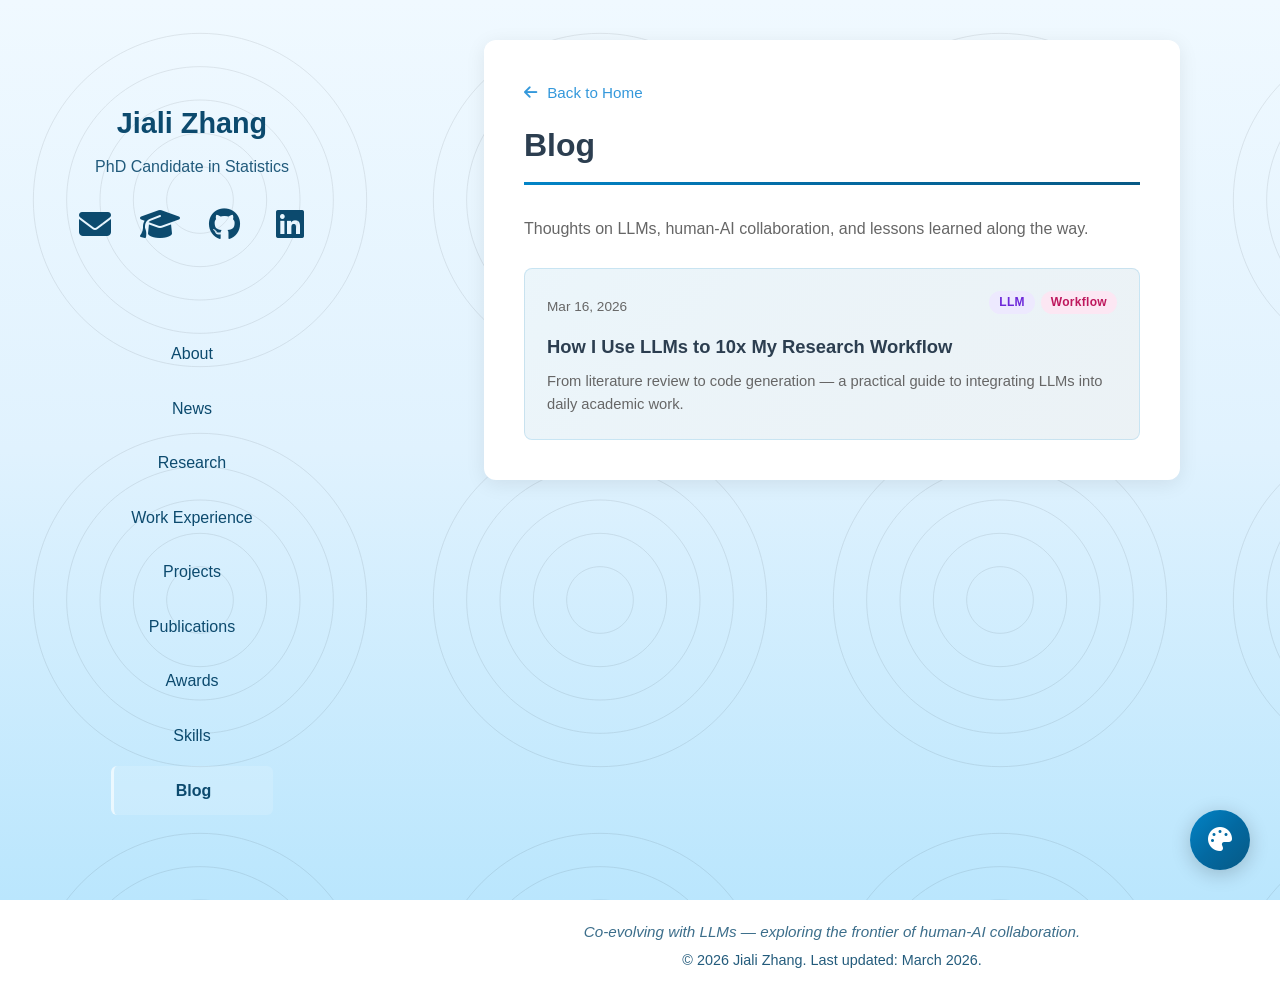
==== blog.html @ 0bbb73ee "feat: add blog section, simplify themes, and polish UI - Add blog page with LLM workflow post - Upda" ====
<!DOCTYPE html>
<html lang="en">
<head>
    <meta charset="UTF-8">
    <meta name="viewport" content="width=device-width, initial-scale=1.0">
    <meta name="description" content="Jiali Zhang's Blog - Thoughts on LLMs, AI collaboration, and data science.">
    <title>Blog - Jiali Zhang</title>
    <link rel="stylesheet" href="style.css">
    <link rel="stylesheet" href="https://cdnjs.cloudflare.com/ajax/libs/font-awesome/6.5.1/css/all.min.css">
</head>
<body>
    <div class="page-layout">
        <!-- Left Sidebar (30%) -->
        <aside class="sidebar">
            <div class="sidebar-content">
                <div class="profile-section">
                    <div class="profile-image">
                        <img src="profile.jpg" alt="Jiali Zhang" onerror="this.style.display='none'">
                    </div>
                    <h1>Jiali Zhang</h1>
                    <p class="subtitle">PhD Candidate in Statistics</p>

                    <div class="contact-links">
                        <a href="mailto:jztk7@mst.edu" class="contact-item" title="Email: jztk7@mst.edu">
                            <i class="fas fa-envelope"></i>
                        </a>
                        <a href="https://scholar.google.com/citations?user=5T9X91sAAAAJ&hl=zh-CN&oi=sra" class="contact-item" target="_blank" title="Google Scholar">
                            <i class="fas fa-graduation-cap"></i>
                        </a>
                        <a href="https://github.com/JialiZhang1016" class="contact-item" target="_blank" title="GitHub">
                            <i class="fab fa-github"></i>
                        </a>
                        <a href="https://www.linkedin.com/in/jiali-zhang-151379292/" class="contact-item" target="_blank" title="LinkedIn">
                            <i class="fab fa-linkedin"></i>
                        </a>
                    </div>
                </div>

                <nav class="sidebar-nav">
                    <ul>
                        <li><a href="index.html#about">About</a></li>
                        <li><a href="index.html#news">News</a></li>
                        <li><a href="index.html#research">Research</a></li>
                        <li><a href="index.html#experience">Work Experience</a></li>
                        <li><a href="index.html#projects">Projects</a></li>
                        <li><a href="index.html#publications">Publications</a></li>
                        <li><a href="index.html#awards">Awards</a></li>
                        <li><a href="index.html#skills">Skills</a></li>
                        <li><a href="blog.html" class="active">Blog</a></li>
                    </ul>
                </nav>
            </div>
        </aside>

        <!-- Right Main Content (70%) -->
        <main class="main-content">
            <section class="section">
                <div class="projects-page-header">
                    <a href="index.html" class="back-link"><i class="fas fa-arrow-left"></i> Back to Home</a>
                    <h2>Blog</h2>
                    <p class="blog-intro">Thoughts on LLMs, human-AI collaboration, and lessons learned along the way.</p>
                </div>

                <div class="blog-list">
                    <a href="blog/my-llm-workflow.html" class="blog-card">
                        <div class="blog-card-header">
                            <span class="blog-date">Mar 16, 2026</span>
                            <div class="project-tags">
                                <span class="tag tag-llm">LLM</span>
                                <span class="tag tag-rec">Workflow</span>
                            </div>
                        </div>
                        <h3>How I Use LLMs to 10x My Research Workflow</h3>
                        <p>From literature review to code generation — a practical guide to integrating LLMs into daily academic work.</p>
                    </a>

                    <!-- TEMPLATE: Copy the block below to add a new post
                    <a href="blog/your-post-slug.html" class="blog-card">
                        <div class="blog-card-header">
                            <span class="blog-date">Mon DD, YYYY</span>
                            <div class="project-tags">
                                <span class="tag tag-llm">Tag1</span>
                                <span class="tag tag-nlp">Tag2</span>
                            </div>
                        </div>
                        <h3>Your Post Title</h3>
                        <p>A short summary of the post (1-2 sentences).</p>
                    </a>
                    -->
                </div>
            </section>
        </main>
    </div>

    <footer>
        <p class="footer-tagline">Co-evolving with LLMs — exploring the frontier of human-AI collaboration.</p>
        <p>&copy; 2026 Jiali Zhang. Last updated: March 2026.</p>
    </footer>

    <button id="theme-toggle" class="theme-toggle-btn" title="Change Theme">
        <i class="fas fa-palette"></i>
    </button>

    <div id="theme-modal" class="theme-modal">
        <div class="theme-modal-content">
            <div class="theme-modal-header">
                <h3>Choose Your Theme</h3>
                <button class="theme-modal-close">&times;</button>
            </div>
            <div class="theme-options">
                <div class="theme-category">
                    <h4>Color Theme</h4>
                    <div class="theme-grid">
                        <button class="theme-option" data-theme="pearl-blue">
                            <div class="theme-preview" style="background: linear-gradient(135deg, #f0f9ff 0%, #e0f2fe 50%, #bae6fd 100%);"></div>
                            <span>Pearl Blue</span>
                        </button>
                        <button class="theme-option" data-theme="mst-green">
                            <div class="theme-preview" style="background: linear-gradient(135deg, #E6F0EC 0%, #D4E5DD 50%, #C2DACE 100%);"></div>
                            <span>MST Green</span>
                        </button>
                        <button class="theme-option" data-theme="light-academic">
                            <div class="theme-preview" style="background: linear-gradient(135deg, #E8F0FE 0%, #D0E2FF 50%, #B8D4FE 100%);"></div>
                            <span>Light Academic</span>
                        </button>
                    </div>
                </div>
                <div class="theme-category">
                    <h4>Background Pattern</h4>
                    <div class="theme-grid">
                        <button class="pattern-option" data-pattern="none">
                            <div class="theme-preview" style="background: #f5f5f5;"></div>
                            <span>None</span>
                        </button>
                        <button class="pattern-option" data-pattern="topographic">
                            <div class="theme-preview pattern-demo-topo"></div>
                            <span>Topographic</span>
                        </button>
                        <button class="pattern-option" data-pattern="dots">
                            <div class="theme-preview pattern-demo-dots"></div>
                            <span>Dot Grid</span>
                        </button>
                        <button class="pattern-option" data-pattern="waves">
                            <div class="theme-preview pattern-demo-waves"></div>
                            <span>Waves</span>
                        </button>
                        <button class="pattern-option" data-pattern="hexagons">
                            <div class="theme-preview pattern-demo-hex"></div>
                            <span>Hexagons</span>
                        </button>
                        <button class="pattern-option" data-pattern="grid">
                            <div class="theme-preview pattern-demo-grid"></div>
                            <span>Grid</span>
                        </button>
                    </div>
                </div>
            </div>
        </div>
    </div>

    <script src="theme-switcher.js"></script>
</body>
</html>
---- style.css ----
/* ============================================
   THEME CONFIGURATION - SWITCH THEMES HERE
   ============================================ */

/*
   Instructions:
   1. Choose ONE theme below by uncommenting it (remove the comment markers)
   2. Make sure all other themes are commented out
   3. Each theme includes:
      - gradient-start, gradient-middle, gradient-end (background colors)
      - sidebar-text-color (text color for sidebar)
      - accent-colors (used in decorative elements)
*/

/* ========== DEFAULT THEME: Pearl Blue ========== */
:root {
    --gradient-start: #f0f9ff;
    --gradient-middle: #e0f2fe;
    --gradient-end: #bae6fd;

    --sidebar-text-color: #0c4a6e;

    --accent-1: #0284c7;
    --accent-2: #0369a1;
    --accent-3: #075985;

    --accent-1-rgb: 2, 132, 199;
    --accent-2-rgb: 3, 105, 161;
    --accent-3-rgb: 7, 89, 133;
}

/* ============================================
   BASE STYLES (DO NOT MODIFY)
   ============================================ */

/* Reset and Base Styles */
* {
    margin: 0;
    padding: 0;
    box-sizing: border-box;
}

:root {
    --primary-color: #2c3e50;
    --secondary-color: #3498db;
    --text-color: #333;
    --text-light: #666;
    --bg-color: #ffffff;
    --bg-light: #f8f9fa;
    --border-color: #e0e0e0;
    --shadow: 0 2px 8px rgba(0, 0, 0, 0.1);
    --sidebar-width: 30%;
    --main-width: 70%;
}

html {
    scroll-behavior: smooth;
}

body {
    font-family: -apple-system, BlinkMacSystemFont, 'Segoe UI', 'Roboto', 'Helvetica Neue', Arial, sans-serif;
    line-height: 1.6;
    color: var(--text-color);
    background: linear-gradient(180deg, var(--gradient-start) 0%, var(--gradient-middle) 50%, var(--gradient-end) 100%);
    background-attachment: fixed;
    position: relative;
}

/* Subtle background pattern overlay */
body::before {
    content: '';
    position: fixed;
    top: 0;
    left: 0;
    width: 100%;
    height: 100%;
    pointer-events: none;
    z-index: 0;
    opacity: var(--pattern-opacity, 0.12);
    background-image: var(--pattern-image, none);
    background-size: var(--pattern-size, 400px 400px);
}

body > * {
    position: relative;
    z-index: 1;
}

/* Global scrollbar styling */
::-webkit-scrollbar {
    width: 12px;
}

::-webkit-scrollbar-track {
    background: rgba(0, 0, 0, 0.05);
    border-radius: 10px;
}

::-webkit-scrollbar-thumb {
    background: linear-gradient(180deg, var(--accent-1), var(--accent-2));
    border-radius: 10px;
}

::-webkit-scrollbar-thumb:hover {
    background: linear-gradient(180deg, var(--accent-2), var(--accent-3));
}

/* Page Layout */
.page-layout {
    display: flex;
    min-height: 100vh;
}

/* Left Sidebar (30%) */
.sidebar {
    width: var(--sidebar-width);
    background: transparent;
    color: var(--sidebar-text-color);
    position: fixed;
    height: 100vh;
    overflow: hidden;
    left: 0;
    top: 0;
}

.sidebar-content {
    padding: 40px 30px;
    display: flex;
    flex-direction: column;
    justify-content: space-around;
    min-height: 100%;
}

/* Profile Section */
.profile-section {
    text-align: center;
    flex-shrink: 0;
}

.profile-section .contact-links {
    margin-top: 20px;
}

.profile-section .profile-image {
    margin-bottom: 20px;
}

.profile-section .profile-image img {
    width: 150px;
    height: 150px;
    border-radius: 50%;
    object-fit: cover;
    border: 4px solid rgba(255, 255, 255, 0.3);
    box-shadow: var(--shadow);
    transition: transform 0.4s ease, box-shadow 0.4s ease;
}

.profile-section .profile-image img:hover {
    transform: scale(1.08);
    box-shadow: 0 0 25px rgba(255, 255, 255, 0.3);
}

.profile-section h1 {
    font-size: 1.8rem;
    font-weight: 600;
    margin-bottom: 8px;
}

.profile-section .subtitle {
    font-size: 1rem;
    opacity: 0.9;
}

/* Sidebar Navigation */
.sidebar-nav {
    flex-shrink: 0;
    display: flex;
    flex-direction: column;
    justify-content: center;
    align-items: center;
}

.sidebar-nav ul {
    list-style: none;
    width: 50%;
}

.sidebar-nav li {
    margin-bottom: 5px;
}

.sidebar-nav a {
    display: block;
    padding: 12px 20px;
    color: var(--sidebar-text-color);
    text-decoration: none;
    border-radius: 6px;
    transition: all 0.3s ease;
    font-weight: 500;
    text-align: center;
}

.sidebar-nav a:hover,
.sidebar-nav a.active {
    background-color: rgba(255, 255, 255, 0.15);
}

.sidebar-nav a.active {
    font-weight: 700;
    border-left: 3px solid rgba(255, 255, 255, 0.6);
}

/* Right Main Content (70%) */
.main-content {
    margin-left: var(--sidebar-width);
    width: var(--main-width);
    padding: 40px 100px;
    max-width: 1200px;
    background-color: transparent;
}

/* Availability Banner */
.availability-banner {
    background: linear-gradient(135deg, var(--accent-1) 0%, var(--accent-2) 50%, var(--accent-3) 100%);
    color: white;
    padding: 30px 40px;
    border-radius: 12px;
    margin-bottom: 40px;
    box-shadow: 0 8px 30px rgba(var(--accent-1-rgb), 0.4);
    animation: fadeInDown 0.6s ease-out, pulse 2s ease-in-out infinite;
    transition: transform 0.3s ease, box-shadow 0.3s ease;
    border: 3px solid rgba(255, 255, 255, 0.4);
    position: relative;
    overflow: hidden;
}

.availability-banner::before {
    content: '';
    position: absolute;
    top: -50%;
    left: -50%;
    width: 200%;
    height: 200%;
    background: linear-gradient(
        45deg,
        transparent,
        rgba(255, 255, 255, 0.1),
        transparent
    );
    transform: rotate(45deg);
    animation: shine 3s ease-in-out infinite;
}

@keyframes shine {
    0% {
        transform: translateX(-100%) translateY(-100%) rotate(45deg);
    }
    50% {
        transform: translateX(100%) translateY(100%) rotate(45deg);
    }
    100% {
        transform: translateX(-100%) translateY(-100%) rotate(45deg);
    }
}

@keyframes pulse {
    0%, 100% {
        box-shadow: 0 8px 30px rgba(var(--accent-1-rgb), 0.4);
    }
    50% {
        box-shadow: 0 8px 40px rgba(var(--accent-2-rgb), 0.6);
    }
}

.availability-banner:hover {
    transform: translateY(-5px) scale(1.02);
    box-shadow: 0 12px 45px rgba(var(--accent-2-rgb), 0.7);
    animation: fadeInDown 0.6s ease-out;
}

@keyframes fadeInDown {
    from {
        opacity: 0;
        transform: translateY(-20px);
    }
    to {
        opacity: 1;
        transform: translateY(0);
    }
}

.availability-content h3 {
    font-size: 1.4rem;
    margin-bottom: 10px;
    font-weight: 600;
}

.availability-content p {
    font-size: 1rem;
    margin-bottom: 8px;
    line-height: 1.6;
}

.availability-content p:last-child {
    margin-bottom: 0;
}

.seeking-roles {
    font-size: 0.95rem;
    opacity: 0.95;
    font-weight: 500;
}

.availability-content strong {
    font-weight: 700;
    text-decoration: underline;
    text-decoration-thickness: 2px;
    text-underline-offset: 3px;
}

.section {
    margin-bottom: 40px;
    padding: 40px;
    background-color: white;
    border-radius: 12px;
    box-shadow: 0 4px 20px rgba(0, 0, 0, 0.08);
    transition: transform 0.3s ease, box-shadow 0.3s ease;
}

.section:hover {
    transform: translateY(-5px);
    box-shadow: 0 8px 30px rgba(0, 0, 0, 0.12);
}

.section h2 {
    font-size: 2rem;
    color: var(--primary-color);
    margin-bottom: 30px;
    padding-bottom: 10px;
    border-bottom: 3px solid transparent;
    border-image: linear-gradient(90deg, var(--accent-1), var(--accent-2), var(--accent-3)) 1;
}

.section h3 {
    font-size: 1.4rem;
    color: var(--primary-color);
    margin-bottom: 10px;
}

/* About Section */
.section p {
    margin-bottom: 15px;
    line-height: 1.8;
}

/* Research Interests */
.research-areas {
    display: grid;
    grid-template-columns: repeat(auto-fit, minmax(250px, 1fr));
    gap: 20px;
}

.research-card {
    padding: 25px;
    background: linear-gradient(135deg, rgba(var(--accent-1-rgb), 0.1) 0%, rgba(var(--accent-2-rgb), 0.1) 50%, rgba(var(--accent-3-rgb), 0.1) 100%);
    border-radius: 8px;
    border-left: 4px solid transparent;
    border-image: linear-gradient(180deg, var(--accent-1), var(--accent-2), var(--accent-3)) 1;
    transition: transform 0.3s ease, box-shadow 0.3s ease;
}

.research-card:hover {
    transform: translateY(-4px);
    box-shadow: var(--shadow);
}

.research-card h3 {
    font-size: 1.2rem;
    margin-bottom: 10px;
}

.research-card p {
    color: var(--text-light);
    font-size: 0.95rem;
    line-height: 1.6;
}

/* Skills Section */
.skills-list {
    display: flex;
    flex-direction: column;
    gap: 20px;
}

.skill-item {
    display: flex;
    gap: 30px;
    padding: 20px;
    background: linear-gradient(135deg, rgba(var(--accent-1-rgb), 0.1) 0%, rgba(var(--accent-2-rgb), 0.1) 50%, rgba(var(--accent-3-rgb), 0.1) 100%);
    border-radius: 8px;
    border-left: 4px solid transparent;
    border-image: linear-gradient(180deg, var(--accent-1), var(--accent-2), var(--accent-3)) 1;
    transition: transform 0.3s ease, box-shadow 0.3s ease;
}

.skill-item:hover {
    transform: translateX(5px);
    box-shadow: var(--shadow);
}

.skill-category {
    flex-shrink: 0;
    font-size: 1.1rem;
    font-weight: 700;
    background: linear-gradient(135deg, var(--accent-1), var(--accent-2), var(--accent-3));
    -webkit-background-clip: text;
    -webkit-text-fill-color: transparent;
    background-clip: text;
    min-width: 180px;
    padding-top: 2px;
}

.skill-content p {
    color: var(--text-color);
    font-size: 0.95rem;
    line-height: 1.6;
    margin: 0;
}

/* Project Preview Grid (index page) */
.project-preview-grid {
    display: grid;
    grid-template-columns: repeat(auto-fit, minmax(280px, 1fr));
    gap: 16px;
    margin-bottom: 20px;
}

.project-preview-card {
    display: block;
    padding: 20px;
    background: linear-gradient(135deg, rgba(var(--accent-1-rgb), 0.08) 0%, rgba(var(--accent-2-rgb), 0.08) 50%, rgba(var(--accent-3-rgb), 0.08) 100%);
    border-radius: 8px;
    border: 1px solid rgba(var(--accent-1-rgb), 0.15);
    text-decoration: none;
    color: inherit;
    transition: transform 0.3s ease, box-shadow 0.3s ease, border-color 0.3s ease;
}

.project-preview-card:hover {
    transform: translateY(-4px);
    box-shadow: 0 6px 20px rgba(var(--accent-1-rgb), 0.2);
    border-color: var(--accent-2);
}

.project-preview-card h3 {
    font-size: 1.05rem;
    color: var(--primary-color);
    margin-bottom: 4px;
}

.project-preview-meta {
    display: inline-block;
    font-size: 0.8rem;
    color: var(--text-light);
    font-style: italic;
    margin-bottom: 8px;
}

.project-preview-card p {
    font-size: 0.9rem;
    color: var(--text-light);
    line-height: 1.5;
    margin: 0;
}

.view-all-link {
    text-align: center;
    margin-top: 10px;
}

/* Projects Page Header */
.projects-page-header {
    margin-bottom: 25px;
}

.back-link {
    display: inline-block;
    color: var(--secondary-color);
    text-decoration: none;
    font-size: 0.95rem;
    font-weight: 500;
    margin-bottom: 15px;
    transition: color 0.3s ease;
}

.back-link:hover {
    color: var(--accent-2);
}

.back-link i {
    margin-right: 6px;
}

/* Projects (detail page) */
.project {
    margin-bottom: 35px;
    padding: 25px;
    background: linear-gradient(135deg, rgba(var(--accent-1-rgb), 0.1) 0%, rgba(var(--accent-2-rgb), 0.1) 50%, rgba(var(--accent-3-rgb), 0.1) 100%);
    border-radius: 8px;
    border: 2px solid transparent;
    border-image: linear-gradient(135deg, var(--accent-1), var(--accent-2), var(--accent-3)) 1;
    transition: box-shadow 0.3s ease;
}

.project:hover {
    box-shadow: var(--shadow);
}

.project h3 {
    margin-bottom: 8px;
}

.project-meta {
    color: var(--text-light);
    font-size: 0.9rem;
    margin-bottom: 12px;
    font-style: italic;
}

.project-image {
    margin-bottom: 15px;
    text-align: center;
}

.project-image img {
    max-width: 600px;
    width: 100%;
    height: auto;
    border-radius: 8px;
    box-shadow: var(--shadow);
}

.project-description {
    margin-bottom: 15px;
    line-height: 1.8;
}

.project-links {
    display: flex;
    gap: 10px;
    flex-wrap: wrap;
}

.btn-link {
    display: inline-block;
    padding: 6px 16px;
    background: linear-gradient(135deg, var(--accent-1) 0%, var(--accent-2) 50%, var(--accent-3) 100%);
    color: white;
    text-decoration: none;
    border-radius: 4px;
    font-size: 0.9rem;
    transition: all 0.3s ease;
}

.btn-link:hover {
    transform: translateY(-2px);
    box-shadow: 0 4px 12px rgba(var(--accent-1-rgb), 0.4);
}

/* Publications */
.publication-year {
    margin-bottom: 30px;
}

.publication-year h3 {
    font-size: 1.3rem;
    color: var(--secondary-color);
    margin-bottom: 15px;
}

.publication-list {
    list-style-position: outside;
    padding-left: 20px;
}

.publication-list li {
    margin-bottom: 20px;
    line-height: 1.8;
}

.publication-list strong {
    color: var(--primary-color);
}

.pub-links {
    font-size: 0.9rem;
    white-space: nowrap;
}

.pub-links a {
    color: var(--secondary-color);
    text-decoration: none;
}

.pub-links a:hover {
    text-decoration: underline;
}

.full-list-link {
    margin-top: 25px;
    text-align: center;
}

.full-list-link a {
    color: var(--secondary-color);
    text-decoration: none;
    font-weight: 500;
    font-size: 1.1rem;
}

.full-list-link a:hover {
    text-decoration: underline;
}

/* Awards Section */
.awards-list {
    display: flex;
    flex-direction: column;
    gap: 20px;
}

.award-item {
    display: flex;
    gap: 30px;
    padding: 20px;
    background: linear-gradient(135deg, rgba(var(--accent-1-rgb), 0.1) 0%, rgba(var(--accent-2-rgb), 0.1) 50%, rgba(var(--accent-3-rgb), 0.1) 100%);
    border-radius: 8px;
    border-left: 4px solid transparent;
    border-image: linear-gradient(180deg, var(--accent-1), var(--accent-2), var(--accent-3)) 1;
    transition: transform 0.3s ease, box-shadow 0.3s ease;
}

.award-item:hover {
    transform: translateX(5px);
    box-shadow: var(--shadow);
}

.award-year {
    flex-shrink: 0;
    font-size: 1.1rem;
    font-weight: 700;
    background: linear-gradient(135deg, var(--accent-1), var(--accent-2), var(--accent-3));
    -webkit-background-clip: text;
    -webkit-text-fill-color: transparent;
    background-clip: text;
    min-width: 90px;
    padding-top: 2px;
}

.award-content h3 {
    font-size: 1.1rem;
    color: var(--primary-color);
    margin-bottom: 8px;
}

.award-content p {
    color: var(--text-light);
    font-size: 0.95rem;
    line-height: 1.6;
    margin: 0;
}

/* Work Experience Section */
.experience-item {
    margin-bottom: 30px;
    padding: 25px;
    background: linear-gradient(135deg, rgba(var(--accent-1-rgb), 0.1) 0%, rgba(var(--accent-2-rgb), 0.1) 50%, rgba(var(--accent-3-rgb), 0.1) 100%);
    border-radius: 8px;
    border-left: 4px solid transparent;
    border-image: linear-gradient(180deg, var(--accent-1), var(--accent-2), var(--accent-3)) 1;
    transition: transform 0.3s ease, box-shadow 0.3s ease;
}

.experience-item:hover {
    transform: translateX(5px);
    box-shadow: var(--shadow);
}

.experience-item:last-child {
    margin-bottom: 0;
}

.experience-header {
    display: flex;
    justify-content: space-between;
    align-items: flex-start;
    margin-bottom: 15px;
    gap: 20px;
}

.experience-title h3 {
    font-size: 1.2rem;
    color: var(--primary-color);
    margin-bottom: 5px;
}

.experience-title .company {
    font-size: 1rem;
    color: var(--text-light);
    font-weight: 600;
    margin: 0;
}

.experience-meta {
    text-align: right;
    flex-shrink: 0;
}

.experience-meta .duration {
    display: block;
    font-weight: 600;
    background: linear-gradient(135deg, var(--accent-1), var(--accent-2), var(--accent-3));
    -webkit-background-clip: text;
    -webkit-text-fill-color: transparent;
    background-clip: text;
    margin-bottom: 3px;
}

.experience-meta .location {
    display: block;
    font-size: 0.9rem;
    color: var(--text-light);
}

.experience-details {
    list-style-position: outside;
    padding-left: 20px;
    margin: 0;
}

.experience-details li {
    margin-bottom: 12px;
    line-height: 1.7;
    color: var(--text-color);
}

.experience-details li:last-child {
    margin-bottom: 0;
}

.experience-details strong {
    color: var(--primary-color);
    font-weight: 600;
}

/* News Section */
.news-list {
    display: flex;
    flex-direction: column;
    gap: 15px;
    max-height: 350px;
    overflow-y: auto;
    padding: 20px;
    background-color: var(--bg-light);
    border-radius: 8px;
    border: 1px solid var(--border-color);
}

.news-list::-webkit-scrollbar {
    width: 10px;
}

.news-list::-webkit-scrollbar-track {
    background: #f1f1f1;
    border-radius: 10px;
}

.news-list::-webkit-scrollbar-thumb {
    background: linear-gradient(180deg, var(--accent-1), var(--accent-2));
    border-radius: 10px;
}

.news-list::-webkit-scrollbar-thumb:hover {
    background: linear-gradient(180deg, var(--accent-2), var(--accent-3));
}

.news-item {
    display: flex;
    gap: 20px;
    padding: 15px;
    background-color: var(--bg-color);
    border-radius: 6px;
    align-items: baseline;
    box-shadow: 0 1px 3px rgba(0, 0, 0, 0.05);
}

.news-date {
    flex-shrink: 0;
    font-weight: 600;
    background: linear-gradient(135deg, var(--accent-1), var(--accent-2), var(--accent-3));
    -webkit-background-clip: text;
    -webkit-text-fill-color: transparent;
    background-clip: text;
    min-width: 80px;
}

.news-content {
    flex: 1;
    line-height: 1.6;
}

/* Contact Links */
.contact-links {
    display: flex;
    justify-content: center;
    gap: 15px;
    flex-wrap: wrap;
}

.contact-item {
    display: flex;
    align-items: center;
    justify-content: center;
    width: 50px;
    height: 50px;
    color: var(--sidebar-text-color);
    text-decoration: none;
    transition: all 0.3s ease;
}

.contact-item:hover {
    color: var(--secondary-color);
    transform: scale(1.2);
}

.contact-item i {
    font-size: 2rem;
}

/* Footer */
footer {
    background-color: transparent;
    color: var(--sidebar-text-color);
    text-align: center;
    padding: 20px;
    margin-left: var(--sidebar-width);
}

footer p {
    opacity: 0.9;
    font-size: 0.9rem;
}

/* Scroll Fade-in Animation */
.fade-in {
    opacity: 0;
    transform: translateY(30px);
    transition: opacity 0.6s ease-out, transform 0.6s ease-out;
}

.fade-in.visible {
    opacity: 1;
    transform: translateY(0);
}

/* Stats Bar */
.stats-bar {
    display: flex;
    justify-content: space-around;
    padding: 20px 0 5px;
    margin-top: 10px;
    border-top: 1px solid var(--border-color);
}

.stat-item {
    text-align: center;
}

.stat-number {
    display: block;
    font-size: 2rem;
    font-weight: 800;
    background: linear-gradient(135deg, var(--accent-1), var(--accent-2), var(--accent-3));
    -webkit-background-clip: text;
    -webkit-text-fill-color: transparent;
    background-clip: text;
    line-height: 1.2;
}

.stat-label {
    display: block;
    font-size: 0.85rem;
    color: var(--text-light);
    font-weight: 500;
    margin-top: 2px;
}

/* Project Domain Tags */
.project-tags {
    display: flex;
    gap: 6px;
    flex-wrap: wrap;
    margin-bottom: 8px;
}

.tag {
    display: inline-block;
    padding: 2px 10px;
    border-radius: 12px;
    font-size: 0.75rem;
    font-weight: 600;
    letter-spacing: 0.3px;
}

.tag-llm { background: #ede9fe; color: #6d28d9; }
.tag-nlp { background: #dbeafe; color: #1d4ed8; }
.tag-cv { background: #fef3c7; color: #b45309; }
.tag-dl { background: #ffedd5; color: #c2410c; }
.tag-rl { background: #dcfce7; color: #15803d; }
.tag-opt { background: #d1fae5; color: #047857; }
.tag-ml { background: #e0e7ff; color: #4338ca; }
.tag-math { background: #f3e8ff; color: #7e22ce; }
.tag-rec { background: #fce7f3; color: #be185d; }

/* Skill Pills */
.skill-tags {
    display: flex;
    flex-wrap: wrap;
    gap: 8px;
}

.skill-pill {
    display: inline-block;
    padding: 5px 14px;
    background: linear-gradient(135deg, rgba(var(--accent-1-rgb), 0.12), rgba(var(--accent-2-rgb), 0.12));
    color: var(--text-color);
    border-radius: 20px;
    font-size: 0.88rem;
    font-weight: 500;
    border: 1px solid rgba(var(--accent-1-rgb), 0.2);
    transition: all 0.3s ease;
}

.skill-pill:hover {
    background: linear-gradient(135deg, rgba(var(--accent-1-rgb), 0.25), rgba(var(--accent-2-rgb), 0.25));
    transform: translateY(-2px);
    box-shadow: 0 3px 8px rgba(var(--accent-1-rgb), 0.15);
}

/* Blog List */
.blog-intro {
    color: var(--text-light);
    font-size: 1rem;
    margin-top: 5px;
}

.blog-list {
    display: flex;
    flex-direction: column;
    gap: 16px;
}

.blog-card {
    display: block;
    padding: 22px;
    background: linear-gradient(135deg, rgba(var(--accent-1-rgb), 0.08) 0%, rgba(var(--accent-2-rgb), 0.08) 50%, rgba(var(--accent-3-rgb), 0.08) 100%);
    border-radius: 8px;
    border: 1px solid rgba(var(--accent-1-rgb), 0.15);
    text-decoration: none;
    color: inherit;
    transition: transform 0.3s ease, box-shadow 0.3s ease, border-color 0.3s ease;
}

.blog-card:hover {
    transform: translateY(-4px);
    box-shadow: 0 6px 20px rgba(var(--accent-1-rgb), 0.2);
    border-color: var(--accent-2);
}

.blog-card-header {
    display: flex;
    justify-content: space-between;
    align-items: center;
    margin-bottom: 10px;
}

.blog-card h3 {
    font-size: 1.15rem;
    color: var(--primary-color);
    margin-bottom: 8px;
}

.blog-card p {
    font-size: 0.92rem;
    color: var(--text-light);
    line-height: 1.6;
    margin: 0;
}

.blog-date {
    font-size: 0.85rem;
    color: var(--text-light);
    font-weight: 500;
}

/* Blog Article */
.blog-article-header {
    margin-bottom: 30px;
}

.blog-article-header h1 {
    font-size: 1.8rem;
    color: var(--primary-color);
    line-height: 1.3;
    margin-bottom: 12px;
}

.blog-article-meta {
    display: flex;
    align-items: center;
    gap: 15px;
}

.blog-body {
    line-height: 1.9;
}

.blog-body h2 {
    font-size: 1.3rem;
    color: var(--primary-color);
    margin-top: 30px;
    margin-bottom: 12px;
    padding-bottom: 6px;
    border-bottom: 2px solid transparent;
    border-image: linear-gradient(90deg, var(--accent-1), var(--accent-2), transparent) 1;
}

.blog-body p {
    margin-bottom: 18px;
    font-size: 1rem;
    color: var(--text-color);
}

/* Footer Tagline */
.footer-tagline {
    font-style: italic;
    opacity: 0.8;
    font-size: 0.95rem;
    margin-bottom: 5px;
}

/* Responsive Design */
@media (max-width: 1024px) {
    .page-layout {
        flex-direction: column;
    }

    .sidebar {
        width: 100%;
        position: relative;
        height: auto;
    }

    .sidebar-content {
        padding: 30px 20px;
    }

    .profile-section .profile-image img {
        width: 120px;
        height: 120px;
    }

    .profile-section h1 {
        font-size: 1.6rem;
    }

    .main-content {
        margin-left: 0;
        width: 100%;
        padding: 30px 20px;
    }

    footer {
        margin-left: 0;
    }
}

@media (max-width: 768px) {
    .availability-banner {
        padding: 20px;
        margin-bottom: 30px;
    }

    .availability-content h3 {
        font-size: 1.2rem;
    }

    .availability-content p {
        font-size: 0.95rem;
    }

    .seeking-roles {
        font-size: 0.9rem;
    }

    .section h2 {
        font-size: 1.6rem;
    }

    .research-areas {
        grid-template-columns: 1fr;
    }

    .news-item {
        flex-direction: column;
        gap: 8px;
    }

    .news-date {
        min-width: auto;
    }

    .experience-header {
        flex-direction: column;
        gap: 10px;
    }

    .experience-meta {
        text-align: left;
    }

    .award-item {
        flex-direction: column;
        gap: 15px;
    }

    .award-year {
        min-width: auto;
    }

    .skill-item {
        flex-direction: column;
        gap: 15px;
    }

    .skill-category {
        min-width: auto;
    }
}

@media (max-width: 480px) {
    .main-content {
        padding: 20px 15px;
    }

    .section {
        margin-bottom: 40px;
        padding: 25px 20px;
    }

    .project {
        padding: 20px;
    }

    .project-links {
        flex-direction: column;
    }

    .btn-link {
        text-align: center;
    }
}

/* Print Styles */
@media print {
    .page-layout {
        flex-direction: column;
    }

    .sidebar {
        position: relative;
        width: 100%;
        height: auto;
        page-break-after: always;
    }

    .main-content {
        margin-left: 0;
        width: 100%;
    }

    footer {
        margin-left: 0;
    }

    .section {
        page-break-inside: avoid;
    }

    a {
        text-decoration: underline;
    }

    .contact-item,
    .btn-link {
        border: 1px solid var(--primary-color);
        background: transparent;
        color: var(--primary-color);
    }

    .theme-toggle-btn {
        display: none;
    }
}

/* ============================================
   THEME SELECTOR BUTTON & MODAL
   ============================================ */

/* Floating theme toggle button */
.theme-toggle-btn {
    position: fixed;
    bottom: 30px;
    right: 30px;
    width: 60px;
    height: 60px;
    border-radius: 50%;
    background: linear-gradient(135deg, var(--accent-1) 0%, var(--accent-2) 50%, var(--accent-3) 100%);
    color: white;
    border: none;
    font-size: 24px;
    cursor: pointer;
    box-shadow: 0 4px 20px rgba(0, 0, 0, 0.2);
    transition: all 0.3s ease;
    z-index: 1000;
}

.theme-toggle-btn:hover {
    transform: scale(1.1) rotate(15deg);
    box-shadow: 0 6px 30px rgba(0, 0, 0, 0.3);
}

.theme-toggle-btn:active {
    transform: scale(0.95);
}

/* Theme modal overlay */
.theme-modal {
    display: none;
    position: fixed;
    top: 0;
    left: 0;
    width: 100%;
    height: 100%;
    background: rgba(0, 0, 0, 0.7);
    z-index: 2000;
    opacity: 0;
    transition: opacity 0.3s ease;
}

.theme-modal.active {
    display: flex;
    align-items: center;
    justify-content: center;
    opacity: 1;
}

/* Modal content */
.theme-modal-content {
    background: white;
    border-radius: 16px;
    padding: 30px;
    max-width: 800px;
    width: 90%;
    max-height: 80vh;
    overflow-y: auto;
    box-shadow: 0 10px 50px rgba(0, 0, 0, 0.3);
    transform: scale(0.9);
    transition: transform 0.3s ease;
}

.theme-modal-content::-webkit-scrollbar {
    width: 10px;
}

.theme-modal-content::-webkit-scrollbar-track {
    background: #f1f1f1;
    border-radius: 10px;
}

.theme-modal-content::-webkit-scrollbar-thumb {
    background: linear-gradient(180deg, var(--accent-1), var(--accent-2));
    border-radius: 10px;
}

.theme-modal-content::-webkit-scrollbar-thumb:hover {
    background: linear-gradient(180deg, var(--accent-2), var(--accent-3));
}

.theme-modal.active .theme-modal-content {
    transform: scale(1);
}

/* Modal header */
.theme-modal-header {
    display: flex;
    justify-content: space-between;
    align-items: center;
    margin-bottom: 25px;
    padding-bottom: 15px;
    border-bottom: 2px solid var(--border-color);
}

.theme-modal-header h3 {
    font-size: 1.5rem;
    color: var(--primary-color);
    margin: 0;
}

.theme-modal-close {
    background: none;
    border: none;
    font-size: 2rem;
    color: var(--text-light);
    cursor: pointer;
    transition: color 0.3s ease, transform 0.3s ease;
    padding: 0;
    width: 35px;
    height: 35px;
    display: flex;
    align-items: center;
    justify-content: center;
}

.theme-modal-close:hover {
    color: var(--primary-color);
    transform: rotate(90deg);
}

/* Theme categories */
.theme-category {
    margin-bottom: 30px;
}

.theme-category:last-child {
    margin-bottom: 0;
}

.theme-category h4 {
    font-size: 1.2rem;
    color: var(--primary-color);
    margin-bottom: 15px;
    padding-left: 5px;
}

/* Theme grid */
.theme-grid {
    display: grid;
    grid-template-columns: repeat(auto-fill, minmax(140px, 1fr));
    gap: 15px;
}

/* Individual theme option */
.theme-option {
    background: white;
    border: 2px solid var(--border-color);
    border-radius: 12px;
    padding: 12px;
    cursor: pointer;
    transition: all 0.3s ease;
    text-align: center;
    display: flex;
    flex-direction: column;
    gap: 8px;
}

.theme-option:hover {
    border-color: var(--accent-2);
    transform: translateY(-3px);
    box-shadow: 0 4px 15px rgba(0, 0, 0, 0.1);
}

.theme-option.active {
    border-color: var(--accent-2);
    border-width: 3px;
    background: linear-gradient(135deg, rgba(var(--accent-1-rgb), 0.05) 0%, rgba(var(--accent-2-rgb), 0.05) 50%, rgba(var(--accent-3-rgb), 0.05) 100%);
}

/* Theme preview color box */
.theme-preview {
    width: 100%;
    height: 60px;
    border-radius: 8px;
    box-shadow: 0 2px 8px rgba(0, 0, 0, 0.1);
}

.theme-option span {
    font-size: 0.9rem;
    font-weight: 600;
    color: var(--primary-color);
}

.theme-option small {
    font-size: 0.75rem;
    color: var(--text-light);
    font-weight: normal;
}

/* Pattern option buttons (same style as theme options) */
.pattern-option {
    background: white;
    border: 2px solid var(--border-color);
    border-radius: 12px;
    padding: 12px;
    cursor: pointer;
    transition: all 0.3s ease;
    text-align: center;
    display: flex;
    flex-direction: column;
    gap: 8px;
}

.pattern-option:hover {
    border-color: var(--accent-2);
    transform: translateY(-3px);
    box-shadow: 0 4px 15px rgba(0, 0, 0, 0.1);
}

.pattern-option.active {
    border-color: var(--accent-2);
    border-width: 3px;
    background: linear-gradient(135deg, rgba(var(--accent-1-rgb), 0.05) 0%, rgba(var(--accent-2-rgb), 0.05) 50%, rgba(var(--accent-3-rgb), 0.05) 100%);
}

.pattern-option span {
    font-size: 0.9rem;
    font-weight: 600;
    color: var(--primary-color);
}

.pattern-option small {
    font-size: 0.75rem;
    color: var(--text-light);
    font-weight: normal;
}

/* Pattern preview thumbnails */
.pattern-demo-topo {
    background-color: #e8e8e8;
    background-image: url("data:image/svg+xml,%3Csvg xmlns='http://www.w3.org/2000/svg' width='600' height='600' viewBox='0 0 600 600'%3E%3Cpath d='M300 50c138 0 250 112 250 250s-112 250-250 250S50 438 50 300 162 50 300 50z' fill='none' stroke='%23666' stroke-width='2'/%3E%3Cpath d='M300 100c110 0 200 90 200 200s-90 200-200 200-200-90-200-200 90-200 200-200z' fill='none' stroke='%23666' stroke-width='2'/%3E%3Cpath d='M300 150c83 0 150 67 150 150s-67 150-150 150-150-67-150-150 67-150 150-150z' fill='none' stroke='%23666' stroke-width='2'/%3E%3Cpath d='M300 200c55 0 100 45 100 100s-45 100-100 100-100-45-100-100 45-100 100-100z' fill='none' stroke='%23666' stroke-width='2'/%3E%3C/svg%3E");
    background-size: 120px 120px;
}

.pattern-demo-dots {
    background-color: #e8e8e8;
    background-image: url("data:image/svg+xml,%3Csvg xmlns='http://www.w3.org/2000/svg' width='20' height='20' viewBox='0 0 20 20'%3E%3Ccircle cx='10' cy='10' r='2' fill='%23666'/%3E%3C/svg%3E");
    background-size: 20px 20px;
}

.pattern-demo-waves {
    background-color: #e8e8e8;
    background-image: url("data:image/svg+xml,%3Csvg xmlns='http://www.w3.org/2000/svg' width='100' height='30' viewBox='0 0 100 30'%3E%3Cpath d='M0 15c12.5-8 25-8 37.5 0s25 8 37.5 0 25-8 37.5 0 25 8 37.5 0' fill='none' stroke='%23666' stroke-width='1.5'/%3E%3C/svg%3E");
    background-size: 100px 30px;
}

.pattern-demo-hex {
    background-color: #e8e8e8;
    background-image: url("data:image/svg+xml,%3Csvg xmlns='http://www.w3.org/2000/svg' width='30' height='26' viewBox='0 0 30 26'%3E%3Cpath d='M15 0.5l13 7.5v15l-13 7.5L2 23V8z' fill='none' stroke='%23666' stroke-width='1.2'/%3E%3C/svg%3E");
    background-size: 30px 26px;
}

.pattern-demo-grid {
    background-color: #e8e8e8;
    background-image: url("data:image/svg+xml,%3Csvg xmlns='http://www.w3.org/2000/svg' width='25' height='25' viewBox='0 0 25 25'%3E%3Cpath d='M25 0H0v25' fill='none' stroke='%23666' stroke-width='1'/%3E%3C/svg%3E");
    background-size: 25px 25px;
}

/* Responsive adjustments for theme modal */
@media (max-width: 768px) {
    .theme-modal-content {
        padding: 20px;
        width: 95%;
    }

    .theme-grid {
        grid-template-columns: repeat(auto-fill, minmax(120px, 1fr));
        gap: 10px;
    }

    .theme-toggle-btn {
        width: 50px;
        height: 50px;
        font-size: 20px;
        bottom: 20px;
        right: 20px;
    }
}

@media (max-width: 480px) {
    .theme-grid {
        grid-template-columns: repeat(2, 1fr);
    }

    .theme-modal-header h3 {
        font-size: 1.2rem;
    }
}
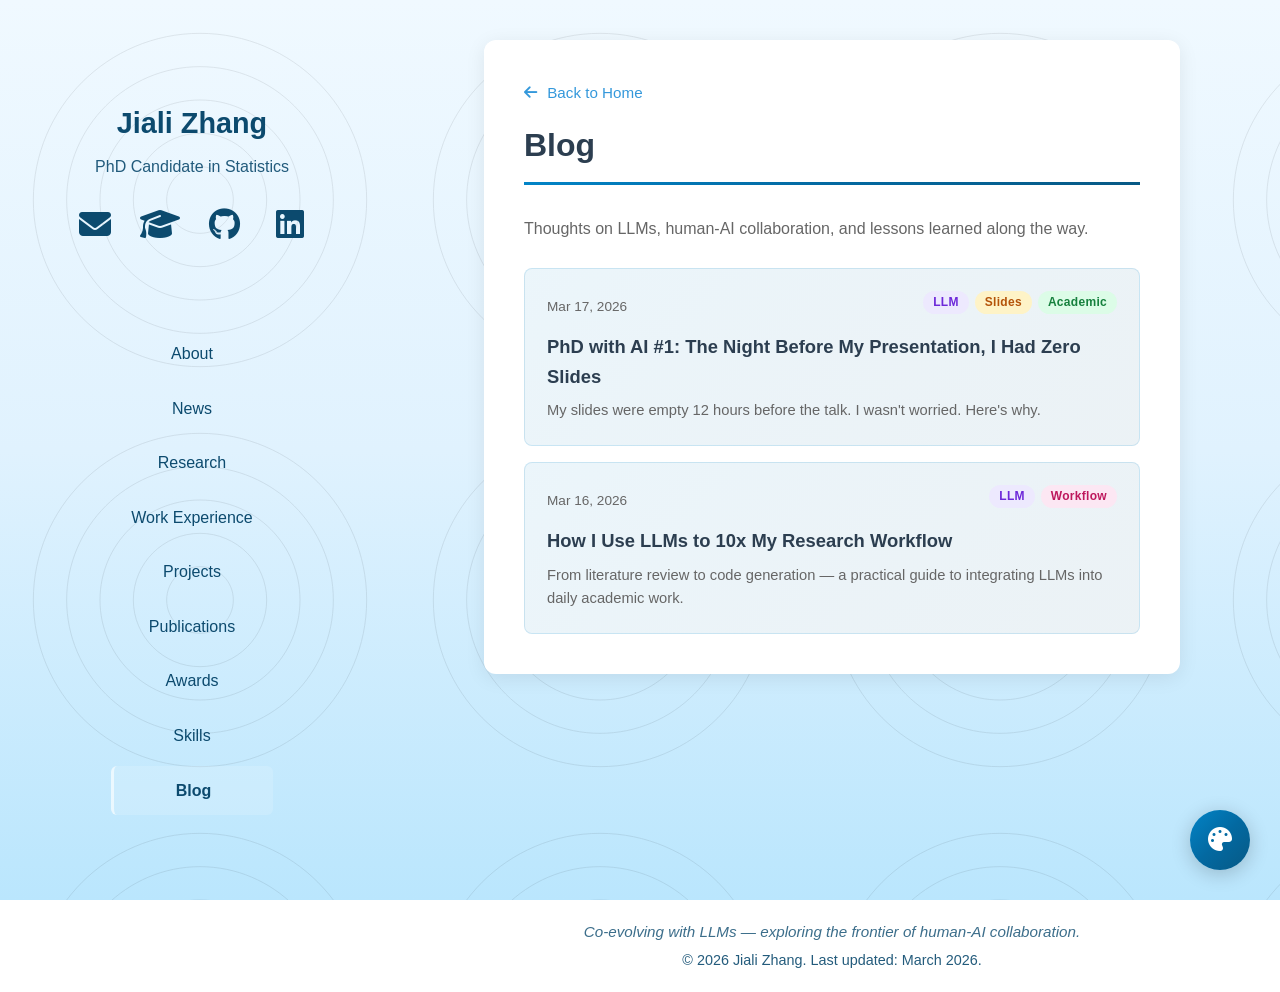
==== commit fd814e6a: "feat: add Captain's Log #1 — PhD with AI slides blog post First post in the "PhD with AI" series wit" ====
--- a/blog.html
+++ b/blog.html
@@ -62,6 +62,19 @@
                 </div>
 
                 <div class="blog-list">
+                    <a href="blog/phd-with-ai-01-slides.html" class="blog-card">
+                        <div class="blog-card-header">
+                            <span class="blog-date">Mar 17, 2026</span>
+                            <div class="project-tags">
+                                <span class="tag tag-llm">LLM</span>
+                                <span class="tag tag-cv">Slides</span>
+                                <span class="tag tag-rl">Academic</span>
+                            </div>
+                        </div>
+                        <h3>PhD with AI #1: The Night Before My Presentation, I Had Zero Slides</h3>
+                        <p>My slides were empty 12 hours before the talk. I wasn't worried. Here's why.</p>
+                    </a>
+
                     <a href="blog/my-llm-workflow.html" class="blog-card">
                         <div class="blog-card-header">
                             <span class="blog-date">Mar 16, 2026</span>
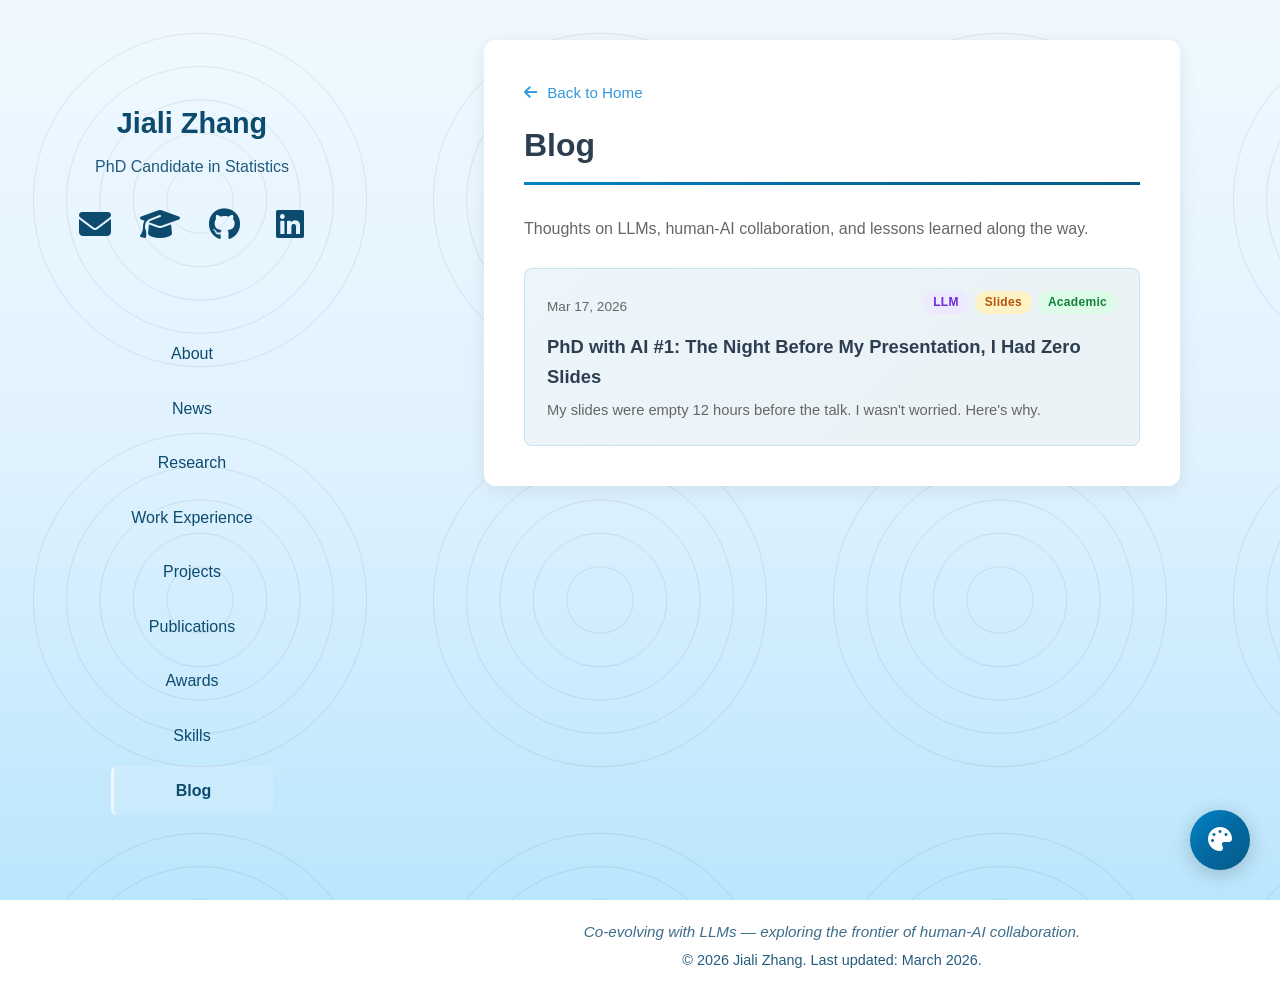
==== commit 56b6105c: "chore: remove old LLM workflow blog post" ====
--- a/blog.html
+++ b/blog.html
@@ -73,18 +73,6 @@
                         </div>
                         <h3>PhD with AI #1: The Night Before My Presentation, I Had Zero Slides</h3>
                         <p>My slides were empty 12 hours before the talk. I wasn't worried. Here's why.</p>
-                    </a>
-
-                    <a href="blog/my-llm-workflow.html" class="blog-card">
-                        <div class="blog-card-header">
-                            <span class="blog-date">Mar 16, 2026</span>
-                            <div class="project-tags">
-                                <span class="tag tag-llm">LLM</span>
-                                <span class="tag tag-rec">Workflow</span>
-                            </div>
-                        </div>
-                        <h3>How I Use LLMs to 10x My Research Workflow</h3>
-                        <p>From literature review to code generation — a practical guide to integrating LLMs into daily academic work.</p>
                     </a>
 
                     <!-- TEMPLATE: Copy the block below to add a new post
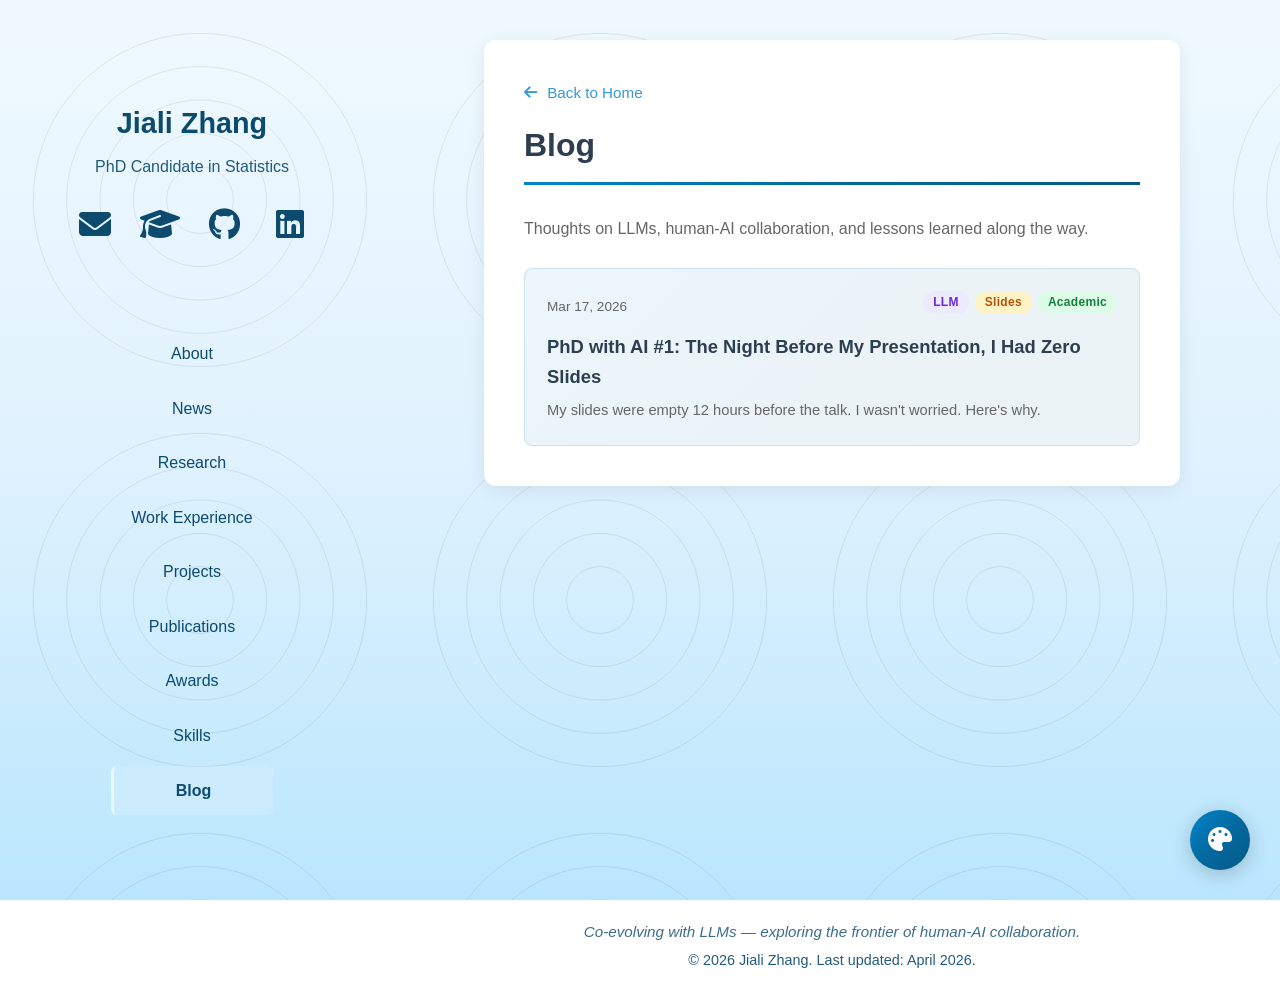
==== commit 4ab7a410: "docs: update last updated to April 2026" ====
--- a/blog.html
+++ b/blog.html
@@ -95,7 +95,7 @@
 
     <footer>
         <p class="footer-tagline">Co-evolving with LLMs — exploring the frontier of human-AI collaboration.</p>
-        <p>&copy; 2026 Jiali Zhang. Last updated: March 2026.</p>
+        <p>&copy; 2026 Jiali Zhang. Last updated: April 2026.</p>
     </footer>
 
     <button id="theme-toggle" class="theme-toggle-btn" title="Change Theme">
--- a/style.css
+++ b/style.css
@@ -543,6 +543,120 @@
 .project-description {
     margin-bottom: 15px;
     line-height: 1.8;
+}
+
+.project-links-card {
+    display: flex;
+    align-items: center;
+    justify-content: space-between;
+    padding: 16px 20px;
+    margin-top: 8px;
+    background: linear-gradient(135deg, rgba(var(--accent-1-rgb), 0.06) 0%, rgba(var(--accent-2-rgb), 0.06) 100%);
+    border: 1px solid rgba(var(--accent-2-rgb), 0.15);
+    border-radius: 10px;
+}
+
+.project-links-card .publication-badge {
+    display: inline-flex;
+    align-items: center;
+    padding: 7px 16px;
+    border-radius: 20px;
+    font-size: 0.88rem;
+    font-weight: 600;
+    letter-spacing: 0.02em;
+    white-space: nowrap;
+}
+
+.publication-badge.published {
+    background: #e6f4ea;
+    color: #1e7e34;
+    border: 1px solid #a3d9b1;
+}
+
+.publication-badge.under-review {
+    background: #fff8e1;
+    color: #b8860b;
+    border: 1px solid #ffe082;
+}
+
+.publication-badge i {
+    margin-right: 6px;
+}
+
+.project-links-card .link-buttons {
+    display: flex;
+    gap: 10px;
+}
+
+.project-highlight-banner {
+    background: linear-gradient(135deg, rgba(var(--accent-1-rgb), 0.15) 0%, rgba(var(--accent-2-rgb), 0.15) 50%, rgba(var(--accent-3-rgb), 0.15) 100%);
+    border-left: 4px solid var(--accent-2);
+    padding: 16px 20px;
+    margin-bottom: 24px;
+    border-radius: 0 8px 8px 0;
+    font-size: 1.15rem;
+    font-weight: 600;
+    color: var(--secondary-color);
+    line-height: 1.5;
+}
+
+.project-detail-content {
+    margin-bottom: 20px;
+    line-height: 1.8;
+}
+
+.project-detail-content h3 {
+    font-size: 1.1rem;
+    color: var(--secondary-color);
+    margin-top: 24px;
+    margin-bottom: 10px;
+    font-weight: 600;
+    letter-spacing: 0.02em;
+    text-transform: uppercase;
+}
+
+.project-detail-content ul {
+    padding-left: 20px;
+    margin-bottom: 12px;
+}
+
+.project-detail-content li {
+    margin-bottom: 8px;
+    line-height: 1.7;
+}
+
+.tech-stack {
+    display: flex;
+    flex-wrap: wrap;
+    gap: 8px;
+    margin-top: 20px;
+    margin-bottom: 16px;
+}
+
+.tech-stack .tech-pill {
+    display: inline-block;
+    padding: 4px 12px;
+    background: linear-gradient(135deg, rgba(var(--accent-1-rgb), 0.12) 0%, rgba(var(--accent-2-rgb), 0.12) 100%);
+    border: 1px solid rgba(var(--accent-2-rgb), 0.3);
+    border-radius: 16px;
+    font-size: 0.85rem;
+    color: var(--text-color);
+    font-weight: 500;
+}
+
+a.project-card-link {
+    display: block;
+    text-decoration: none;
+    color: inherit;
+    cursor: pointer;
+}
+
+a.project-card-link:hover {
+    box-shadow: var(--shadow);
+}
+
+a.project-card-link .project-tags {
+    margin-bottom: 10px;
 }
 
 .project-links {
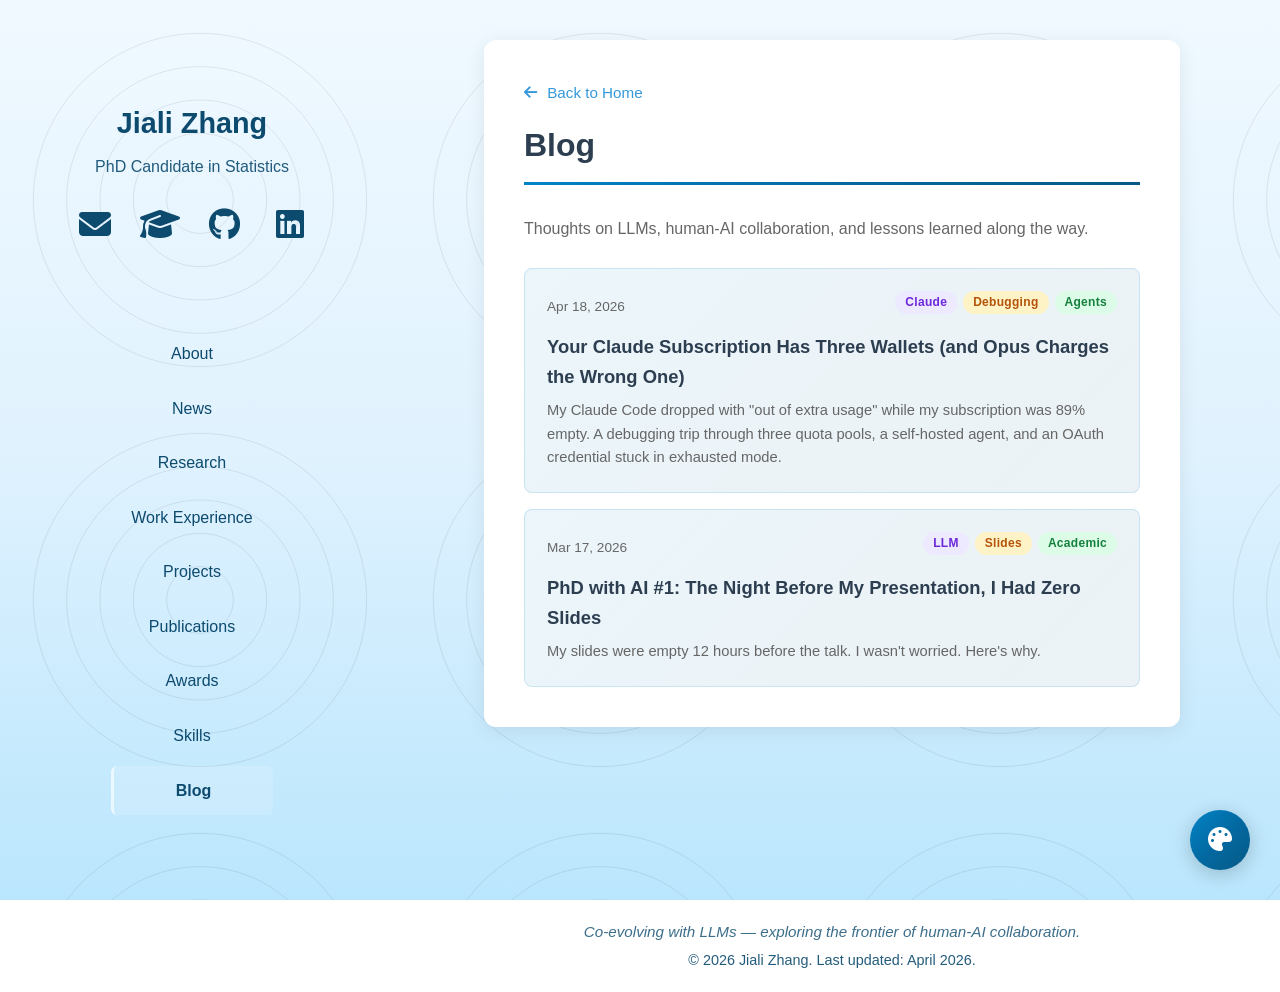
==== commit 66c20d2b: "docs: add blog post on Claude quota pools and Hermes OAuth debug Bilingual (EN/ZH) post covering thr" ====
--- a/blog.html
+++ b/blog.html
@@ -62,6 +62,19 @@
                 </div>
 
                 <div class="blog-list">
+                    <a href="blog/2026-04-18-claude-extra-usage.html" class="blog-card">
+                        <div class="blog-card-header">
+                            <span class="blog-date">Apr 18, 2026</span>
+                            <div class="project-tags">
+                                <span class="tag tag-llm">Claude</span>
+                                <span class="tag tag-cv">Debugging</span>
+                                <span class="tag tag-rl">Agents</span>
+                            </div>
+                        </div>
+                        <h3>Your Claude Subscription Has Three Wallets (and Opus Charges the Wrong One)</h3>
+                        <p>My Claude Code dropped with "out of extra usage" while my subscription was 89% empty. A debugging trip through three quota pools, a self-hosted agent, and an OAuth credential stuck in exhausted mode.</p>
+                    </a>
+
                     <a href="blog/phd-with-ai-01-slides.html" class="blog-card">
                         <div class="blog-card-header">
                             <span class="blog-date">Mar 17, 2026</span>
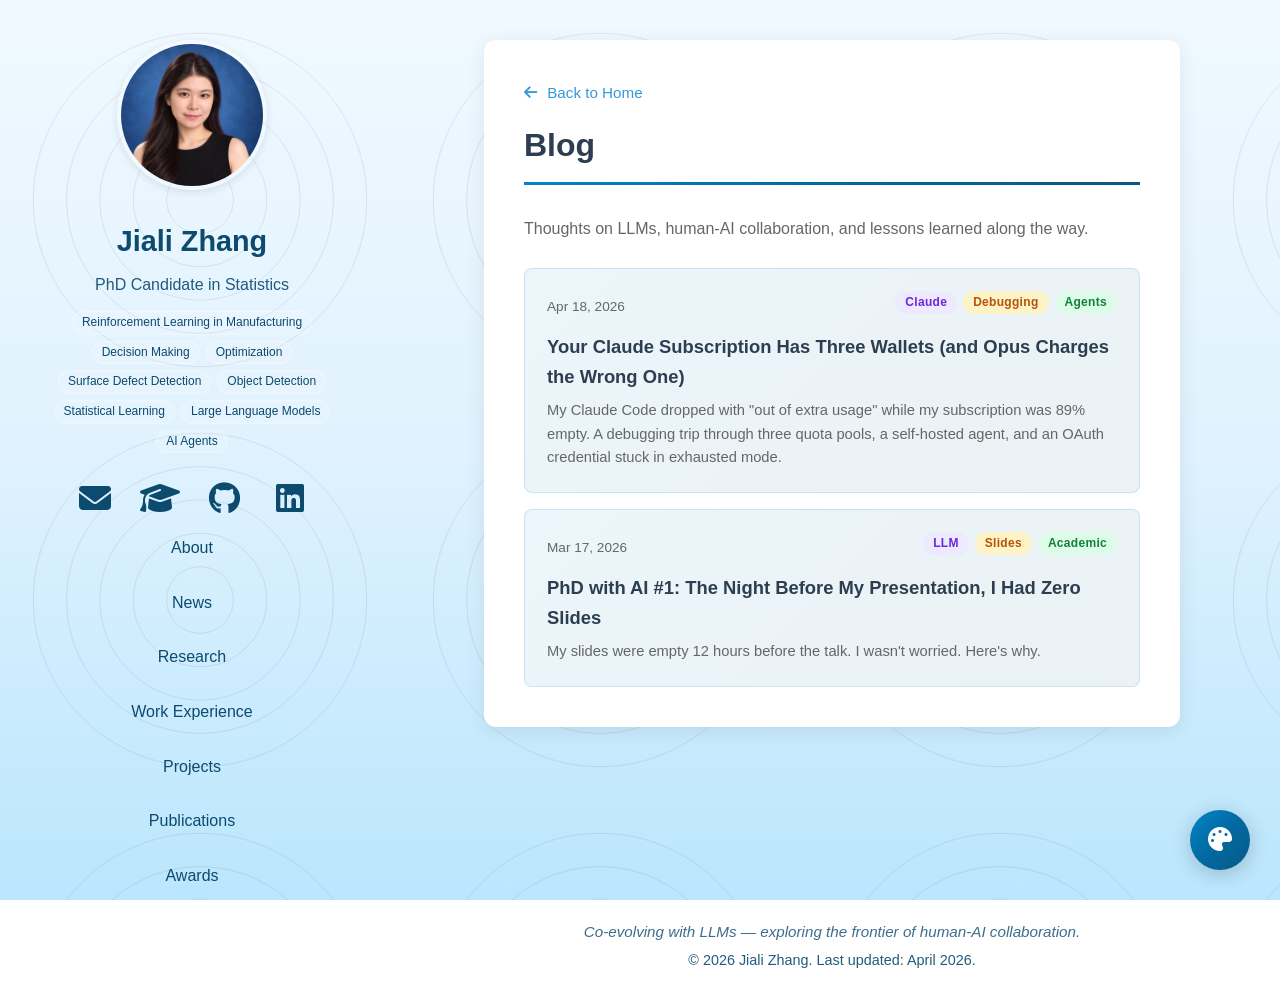
==== commit 6459eaf0: "feat: add profile photo and research keyword tags to sidebar" ====
--- a/blog.html
+++ b/blog.html
@@ -19,6 +19,16 @@
                     </div>
                     <h1>Jiali Zhang</h1>
                     <p class="subtitle">PhD Candidate in Statistics</p>
+                    <div class="research-keywords">
+                        <span class="keyword-tag">Reinforcement Learning in Manufacturing</span>
+                        <span class="keyword-tag">Decision Making</span>
+                        <span class="keyword-tag">Optimization</span>
+                        <span class="keyword-tag">Surface Defect Detection</span>
+                        <span class="keyword-tag">Object Detection</span>
+                        <span class="keyword-tag">Statistical Learning</span>
+                        <span class="keyword-tag">Large Language Models</span>
+                        <span class="keyword-tag">AI Agents</span>
+                    </div>
 
                     <div class="contact-links">
                         <a href="mailto:jztk7@mst.edu" class="contact-item" title="Email: jztk7@mst.edu">
--- a/style.css
+++ b/style.css
@@ -169,6 +169,27 @@
 .profile-section .subtitle {
     font-size: 1rem;
     opacity: 0.9;
+}
+
+/* Research keyword tags in sidebar */
+.profile-section .research-keywords {
+    display: flex;
+    flex-wrap: wrap;
+    justify-content: center;
+    gap: 6px;
+    margin: 14px 0 6px;
+}
+.profile-section .keyword-tag {
+    font-size: 0.75rem;
+    line-height: 1.3;
+    padding: 3px 9px;
+    border-radius: 12px;
+    background: rgba(255, 255, 255, 0.15);
+    border: 1px solid rgba(255, 255, 255, 0.3);
+    white-space: nowrap;
+}
+@media (max-width: 768px) {
+    .profile-section .keyword-tag { font-size: 0.7rem; padding: 2px 7px; }
 }
 
 /* Sidebar Navigation */
